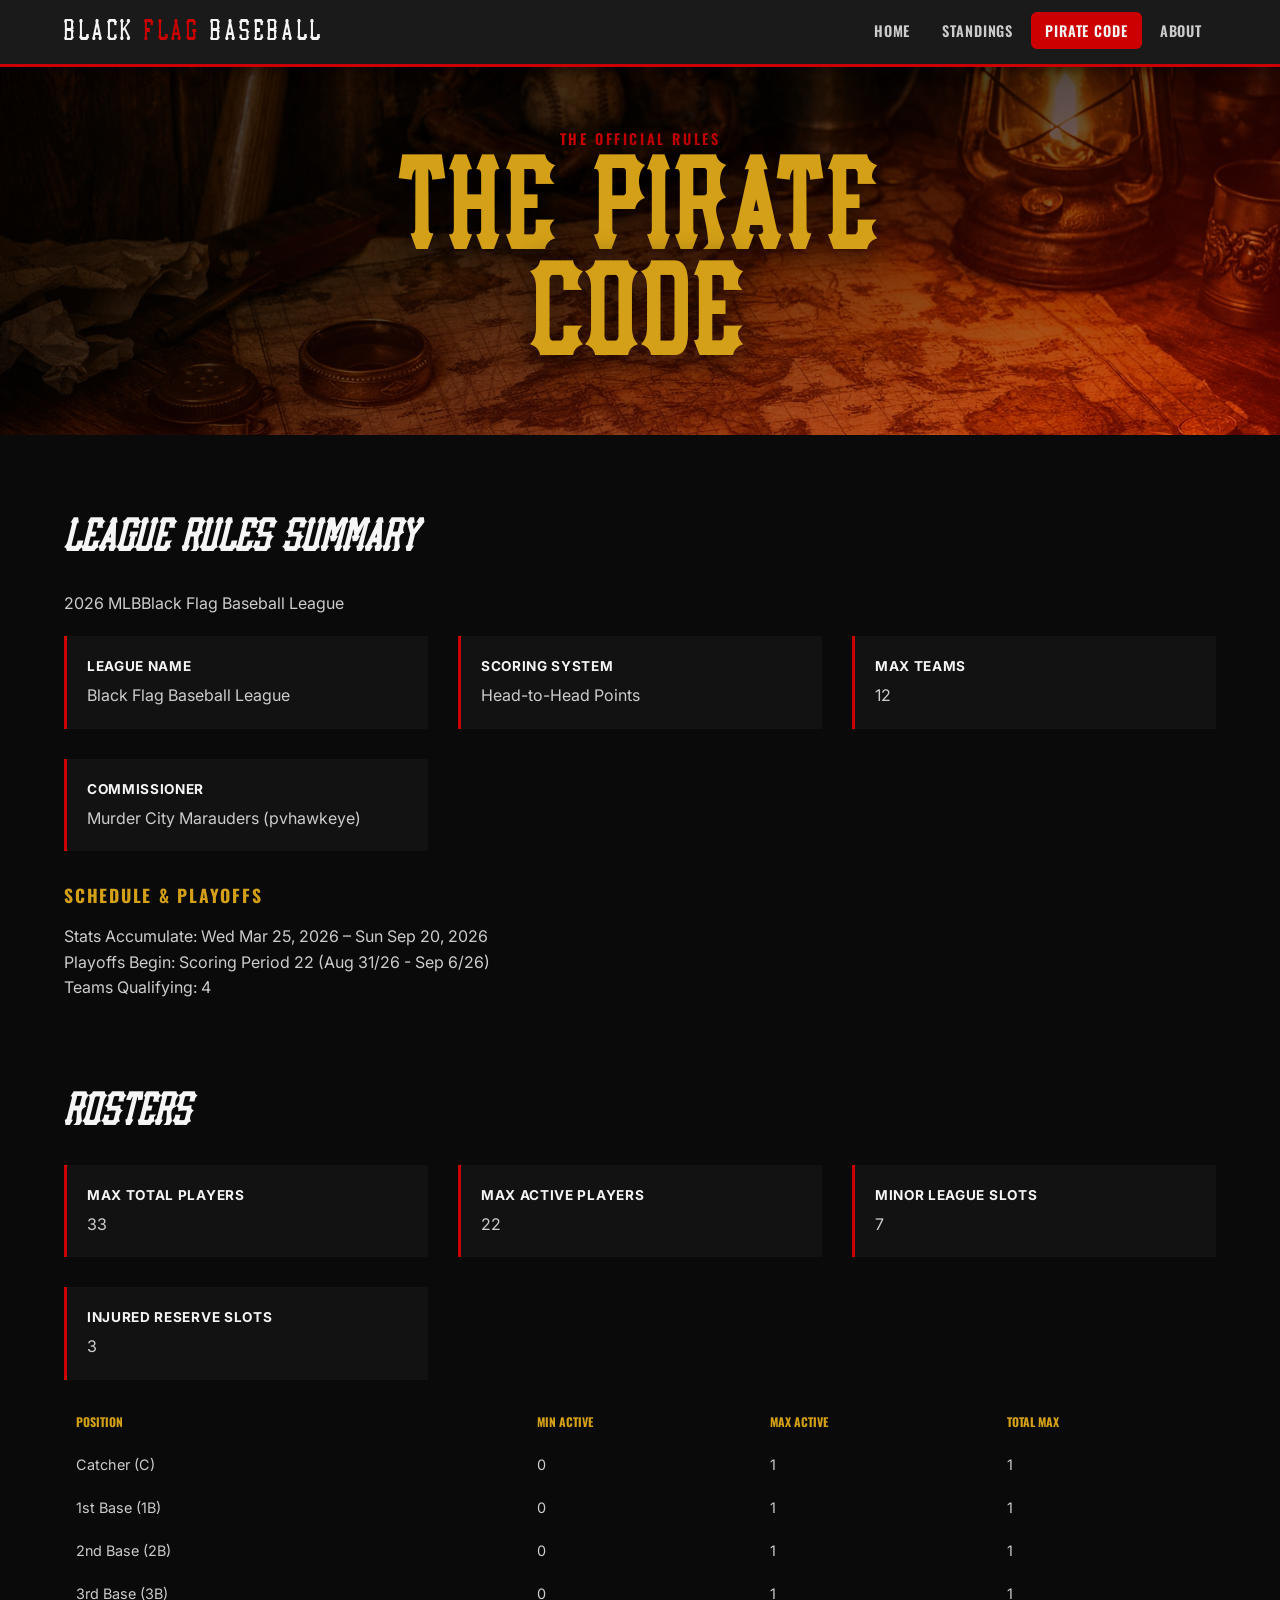
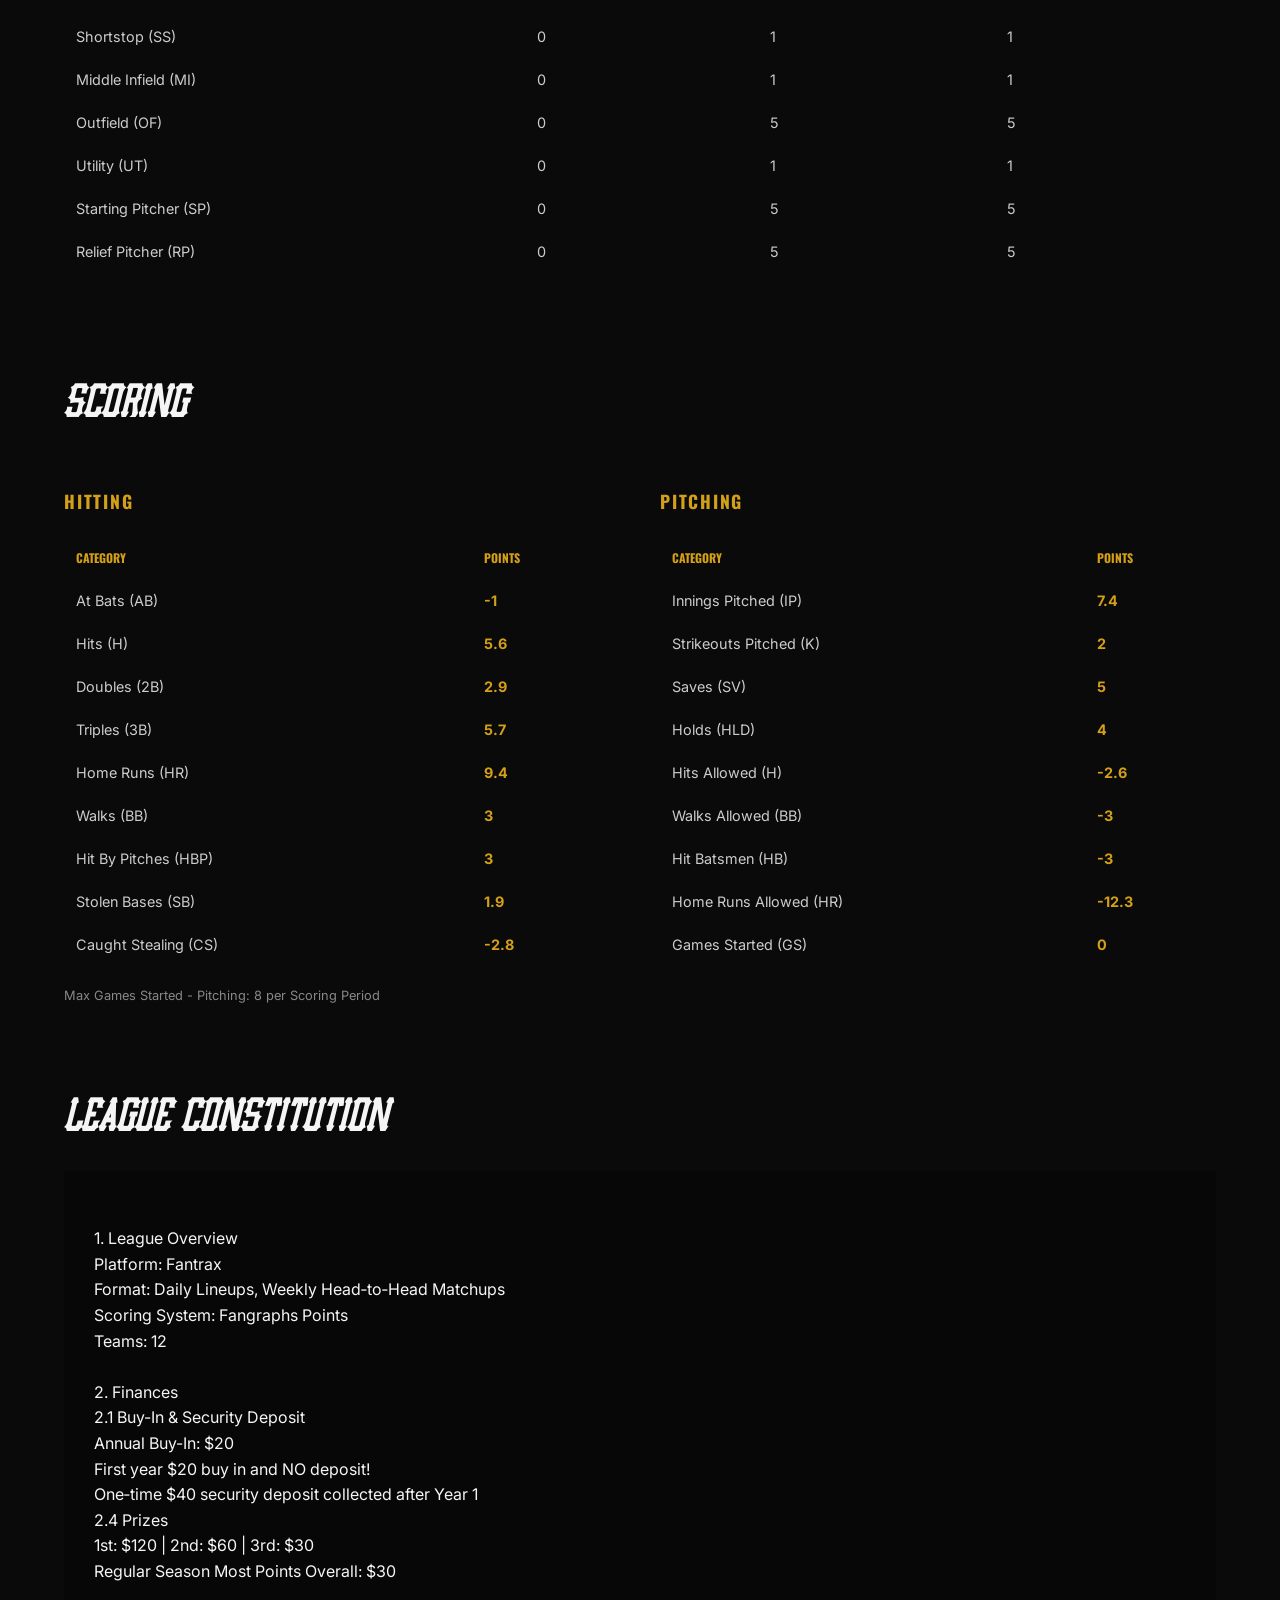
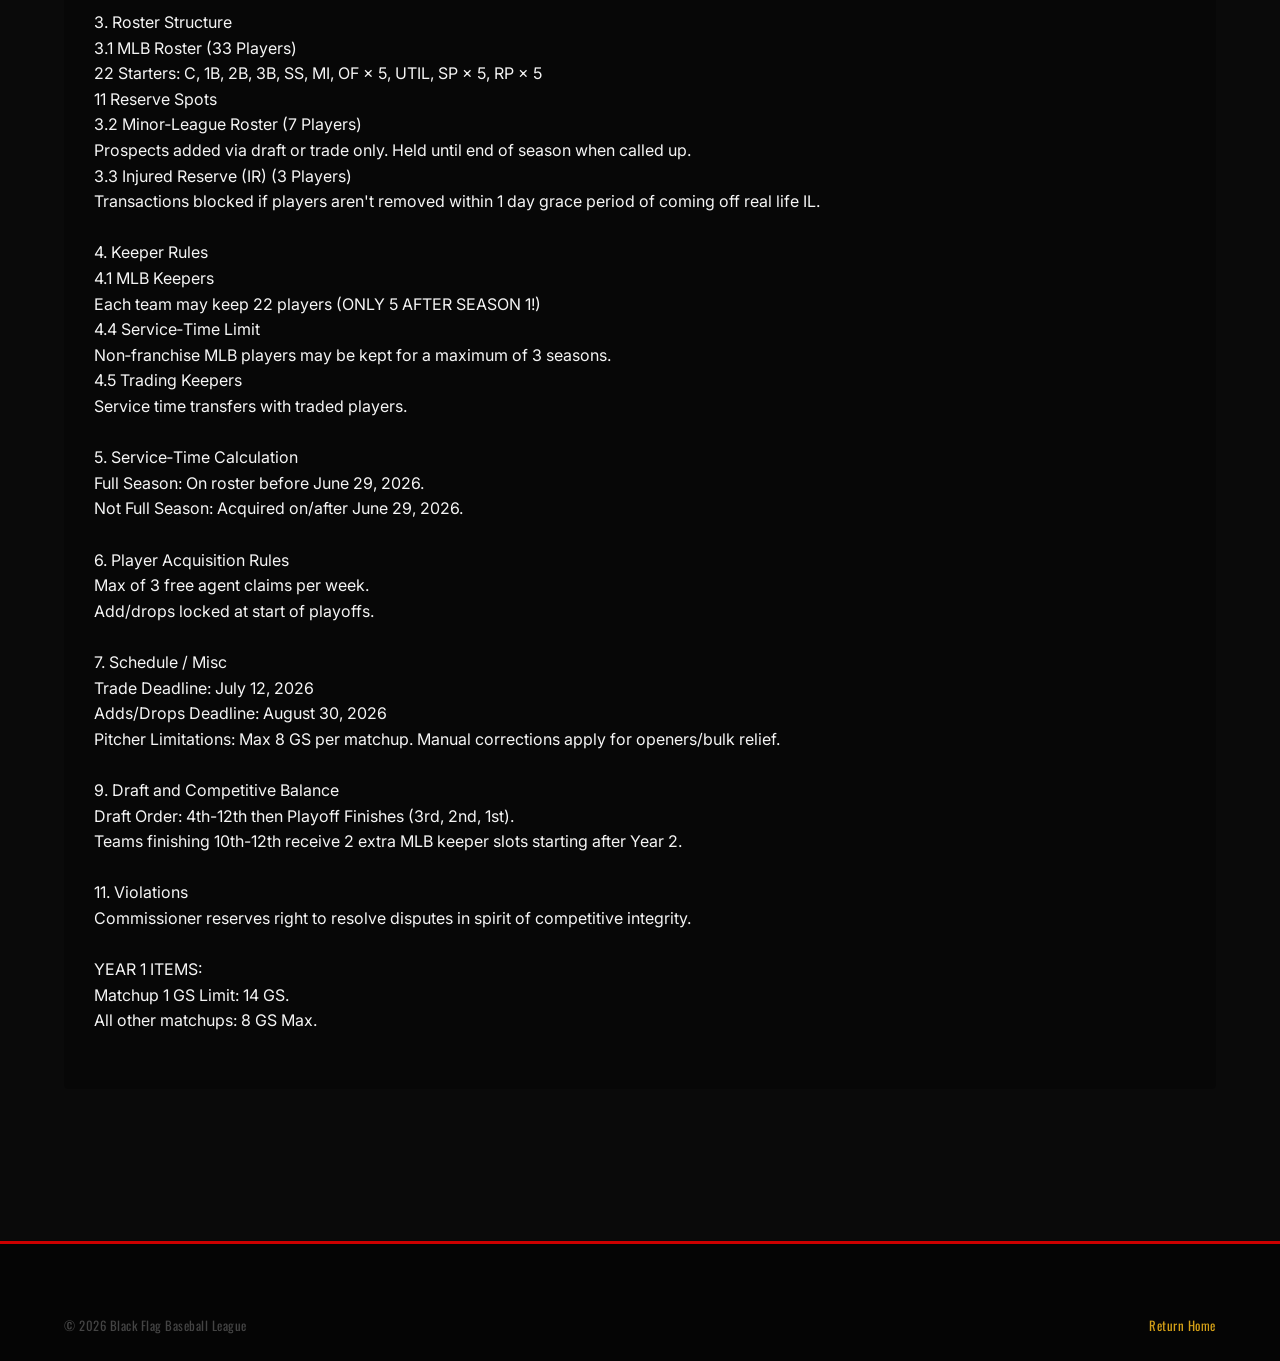
==== pirate-code.html @ cde2c903 "Add files via upload Pirate Code html first version" ====
<!DOCTYPE html>
<html lang="en">
<head>
  <meta charset="UTF-8" />
  <meta name="viewport" content="width=device-width, initial-scale=1.0" />
  <meta name="description" content="Black Flag Baseball League — The Pirate Code (Official League Rules)" />
  <title>The Pirate Code | Black Flag Baseball</title>
  <link rel="icon" href="data:image/svg+xml,<svg xmlns='http://www.w3.org/2000/svg' viewBox='0 0 100 100'><text y='.9em' font-size='90'>🏴‍☠️</text></svg>">
  <link rel="stylesheet" href="style.css" />
  <style>
    .rules-container { line-height: 1.6; color: var(--gray-200); }
    .rules-section { margin-bottom: 50px; padding-bottom: 30px; border-bottom: 1px solid var(--gray-800); }
    .rules-section h2 { font-family: var(--font-display); font-style: italic; font-size: 2.5rem; color: var(--white); margin-bottom: 20px; text-transform: lowercase; }
    .rules-section h3 { font-family: var(--font-heading); color: var(--gold); text-transform: uppercase; letter-spacing: 0.1em; margin-top: 30px; margin-bottom: 15px; font-size: 1.1rem; }
    .rules-grid { display: grid; grid-template-columns: repeat(auto-fit, minmax(300px, 1fr)); gap: 30px; margin-top: 20px; }
    .rule-item { background: rgba(255,255,255,0.03); padding: 20px; border-left: 3px solid var(--flag-red); }
    .rule-item strong { color: var(--white); display: block; margin-bottom: 5px; text-transform: uppercase; font-size: 0.85rem; letter-spacing: 0.05em; }
    .data-table { width: 100%; border-collapse: collapse; margin: 20px 0; font-size: 0.9rem; }
    .data-table th { text-align: left; background: var(--gray-800); color: var(--gold); padding: 12px; text-transform: uppercase; font-family: var(--font-heading); font-size: 0.75rem; }
    .data-table td { padding: 10px 12px; border-bottom: 1px solid var(--gray-800); }
    .constitution-text { white-space: pre-wrap; font-family: inherit; }
    .point-val { color: var(--gold); font-weight: bold; }
  </style>
</head>
<body>

  <!-- ===== NAVIGATION ===== -->
  <nav class="site-nav" role="navigation">
    <div class="container">
      <a href="index.html" class="nav-logo">black <span>flag</span> baseball</a>
      <ul class="nav-links">
        <li><a href="index.html">Home</a></li>
        <li><a href="index.html#standings">Standings</a></li>
        <li><a href="pirate-code.html" class="active">Pirate Code</a></li>
        <li><a href="index.html#about">About</a></li>
      </ul>
    </div>
  </nav>

  <!-- ===== HERO ===== -->
  <header class="hero" style="min-height: 40vh;">
    <div class="hero-content">
      <p class="hero-eyebrow">The Official Rules</p>
      <h1 class="hero-title"><em>the pirate<br>code</em></h1>
    </div>
  </header>

  <section class="section">
    <div class="container rules-container">

      <!-- LEAGUE SUMMARY -->
      <div class="rules-section">
        <h2>League Rules Summary</h2>
        <p>2026 MLBBlack Flag Baseball League</p>
        
        <div class="rules-grid">
          <div class="rule-item"><strong>League Name</strong> Black Flag Baseball League</div>
          <div class="rule-item"><strong>Scoring System</strong> Head-to-Head Points</div>
          <div class="rule-item"><strong>Max Teams</strong> 12</div>
          <div class="rule-item"><strong>Commissioner</strong> Murder City Marauders (pvhawkeye)</div>
        </div>

        <h3>Schedule & Playoffs</h3>
        <p>Stats Accumulate: Wed Mar 25, 2026 – Sun Sep 20, 2026</p>
        <p>Playoffs Begin: Scoring Period 22 (Aug 31/26 - Sep 6/26)</p>
        <p>Teams Qualifying: 4</p>
      </div>

      <!-- ROSTERS -->
      <div class="rules-section">
        <h2>Rosters</h2>
        <div class="rules-grid">
          <div class="rule-item"><strong>Max Total Players</strong> 33</div>
          <div class="rule-item"><strong>Max Active Players</strong> 22</div>
          <div class="rule-item"><strong>Minor League Slots</strong> 7</div>
          <div class="rule-item"><strong>Injured Reserve Slots</strong> 3</div>
        </div>

        <table class="data-table">
          <thead>
            <tr><th>Position</th><th>Min Active</th><th>Max Active</th><th>Total Max</th></tr>
          </thead>
          <tbody>
            <tr><td>Catcher (C)</td><td>0</td><td>1</td><td>1</td></tr>
            <tr><td>1st Base (1B)</td><td>0</td><td>1</td><td>1</td></tr>
            <tr><td>2nd Base (2B)</td><td>0</td><td>1</td><td>1</td></tr>
            <tr><td>3rd Base (3B)</td><td>0</td><td>1</td><td>1</td></tr>
            <tr><td>Shortstop (SS)</td><td>0</td><td>1</td><td>1</td></tr>
            <tr><td>Middle Infield (MI)</td><td>0</td><td>1</td><td>1</td></tr>
            <tr><td>Outfield (OF)</td><td>0</td><td>5</td><td>5</td></tr>
            <tr><td>Utility (UT)</td><td>0</td><td>1</td><td>1</td></tr>
            <tr><td>Starting Pitcher (SP)</td><td>0</td><td>5</td><td>5</td></tr>
            <tr><td>Relief Pitcher (RP)</td><td>0</td><td>5</td><td>5</td></tr>
          </tbody>
        </table>
      </div>

      <!-- SCORING -->
      <div class="rules-section">
        <h2>Scoring</h2>
        <div style="display: grid; grid-template-columns: 1fr 1fr; gap: 40px;">
          <div>
            <h3>Hitting</h3>
            <table class="data-table">
              <thead><tr><th>Category</th><th>Points</th></tr></thead>
              <tbody>
                <tr><td>At Bats (AB)</td><td class="point-val">-1</td></tr>
                <tr><td>Hits (H)</td><td class="point-val">5.6</td></tr>
                <tr><td>Doubles (2B)</td><td class="point-val">2.9</td></tr>
                <tr><td>Triples (3B)</td><td class="point-val">5.7</td></tr>
                <tr><td>Home Runs (HR)</td><td class="point-val">9.4</td></tr>
                <tr><td>Walks (BB)</td><td class="point-val">3</td></tr>
                <tr><td>Hit By Pitches (HBP)</td><td class="point-val">3</td></tr>
                <tr><td>Stolen Bases (SB)</td><td class="point-val">1.9</td></tr>
                <tr><td>Caught Stealing (CS)</td><td class="point-val">-2.8</td></tr>
              </tbody>
            </table>
          </div>
          <div>
            <h3>Pitching</h3>
            <table class="data-table">
              <thead><tr><th>Category</th><th>Points</th></tr></thead>
              <tbody>
                <tr><td>Innings Pitched (IP)</td><td class="point-val">7.4</td></tr>
                <tr><td>Strikeouts Pitched (K)</td><td class="point-val">2</td></tr>
                <tr><td>Saves (SV)</td><td class="point-val">5</td></tr>
                <tr><td>Holds (HLD)</td><td class="point-val">4</td></tr>
                <tr><td>Hits Allowed (H)</td><td class="point-val">-2.6</td></tr>
                <tr><td>Walks Allowed (BB)</td><td class="point-val">-3</td></tr>
                <tr><td>Hit Batsmen (HB)</td><td class="point-val">-3</td></tr>
                <tr><td>Home Runs Allowed (HR)</td><td class="point-val">-12.3</td></tr>
                <tr><td>Games Started (GS)</td><td class="point-val">0</td></tr>
              </tbody>
            </table>
          </div>
        </div>
        <p style="font-size: 0.8rem; color: var(--gray-500);">Max Games Started - Pitching: 8 per Scoring Period</p>
      </div>

      <!-- CONSTITUTION -->
      <div class="rules-section">
        <h2>League Constitution</h2>
        <div class="constitution-text" style="color: var(--white); font-size: 1rem; background: rgba(0,0,0,0.3); padding: 30px; border-radius: 4px;">
1. League Overview
Platform: Fantrax
Format: Daily Lineups, Weekly Head‑to‑Head Matchups
Scoring System: Fangraphs Points
Teams: 12

2. Finances
2.1 Buy-In & Security Deposit
Annual Buy-In: $20
First year $20 buy in and NO deposit!
One‑time $40 security deposit collected after Year 1
2.4 Prizes
1st: $120 | 2nd: $60 | 3rd: $30
Regular Season Most Points Overall: $30

3. Roster Structure
3.1 MLB Roster (33 Players)
22 Starters: C, 1B, 2B, 3B, SS, MI, OF × 5, UTIL, SP × 5, RP × 5
11 Reserve Spots
3.2 Minor‑League Roster (7 Players)
Prospects added via draft or trade only. Held until end of season when called up.
3.3 Injured Reserve (IR) (3 Players)
Transactions blocked if players aren't removed within 1 day grace period of coming off real life IL.

4. Keeper Rules
4.1 MLB Keepers
Each team may keep 22 players (ONLY 5 AFTER SEASON 1!)
4.4 Service‑Time Limit
Non‑franchise MLB players may be kept for a maximum of 3 seasons.
4.5 Trading Keepers
Service time transfers with traded players.

5. Service‑Time Calculation
Full Season: On roster before June 29, 2026.
Not Full Season: Acquired on/after June 29, 2026.

6. Player Acquisition Rules
Max of 3 free agent claims per week.
Add/drops locked at start of playoffs.

7. Schedule / Misc
Trade Deadline: July 12, 2026
Adds/Drops Deadline: August 30, 2026
Pitcher Limitations: Max 8 GS per matchup. Manual corrections apply for openers/bulk relief.

9. Draft and Competitive Balance
Draft Order: 4th-12th then Playoff Finishes (3rd, 2nd, 1st).
Teams finishing 10th-12th receive 2 extra MLB keeper slots starting after Year 2.

11. Violations
Commissioner reserves right to resolve disputes in spirit of competitive integrity.

YEAR 1 ITEMS:
Matchup 1 GS Limit: 14 GS.
All other matchups: 8 GS Max.
        </div>
      </div>

    </div>
  </section>

  <!-- ===== FOOTER ===== -->
  <footer class="site-footer">
    <div class="container">
      <div class="footer-bottom">
        <span>&copy; 2026 Black Flag Baseball League</span>
        <a href="index.html" style="color:var(--gold); text-decoration:none;">Return Home</a>
      </div>
    </div>
  </footer>

</body>
</html>
---- style.css ----
/* ============================================================
   BLACK FLAG BASEBALL LEAGUE — style.css
   GitHub Pages Starter Package
   ============================================================ */

/* ---------- Google Fonts ---------- */
@import url('https://fonts.googleapis.com/css2?family=Oswald:wght@400;600;700&family=Inter:wght@300;400;500;600&display=swap');

@font-face {
  font-family: 'MLBPirates';
  src: url('fonts/MLBPiratesRegularFont.ttf') format('truetype');
  font-weight: normal;
  font-style: normal;
  font-display: swap;
}

/* ---------- CSS Custom Properties ---------- */
:root {
  --black:       #0a0a0a;
  --charcoal:    #1a1a1a;
  --flag-red:    #cc0000;
  --flag-red-dk: #990000;
  --gold:        #d4a017;
  --gold-lt:     #f0c040;
  --white:       #f5f5f5;
  --gray-100:    #eeeeee;
  --gray-200:    #cccccc;
  --gray-500:    #888888;
  --gray-700:    #444444;

  --font-display: 'MLBPirates', serif;
  --font-heading: 'Oswald', sans-serif;
  --font-body:    'Inter', system-ui, sans-serif;

  --max-width: 1200px;
  --radius:    6px;
  --shadow:    0 4px 20px rgba(0,0,0,0.6);
  --transition: 0.2s ease;
}

/* ---------- Reset ---------- */
*, *::before, *::after { box-sizing: border-box; margin: 0; padding: 0; }
html { scroll-behavior: smooth; }

body {
  background-color: var(--black);
  color: var(--white);
  font-family: var(--font-body);
  font-size: 16px;
  line-height: 1.6;
  min-height: 100vh;
}

a { color: var(--gold); text-decoration: none; transition: color var(--transition); }
a:hover { color: var(--gold-lt); }
img { max-width: 100%; display: block; }
ul { list-style: none; }

/* ---------- Utility ---------- */
.container {
  width: 100%;
  max-width: var(--max-width);
  margin: 0 auto;
  padding: 0 24px;
}

.section-title {
  font-family: var(--font-display);
  font-size: clamp(2rem, 5vw, 3rem);
  letter-spacing: 0.08em;
  color: var(--gold);
  margin-bottom: 0.25em;
}

.section-subtitle {
  font-family: var(--font-heading);
  font-weight: 400;
  font-size: 1rem;
  color: var(--gray-500);
  letter-spacing: 0.05em;
  text-transform: uppercase;
  margin-bottom: 2rem;
}

.badge {
  display: inline-block;
  background: var(--flag-red);
  color: var(--white);
  font-family: var(--font-heading);
  font-size: 0.75rem;
  font-weight: 700;
  letter-spacing: 0.08em;
  text-transform: uppercase;
  padding: 2px 10px;
  border-radius: 3px;
}

/* ---------- Top Bar ---------- */
.top-bar {
  background: var(--flag-red-dk);
  padding: 6px 0;
  font-family: var(--font-heading);
  font-size: 0.8rem;
  letter-spacing: 0.06em;
  text-transform: uppercase;
  color: var(--gray-200);
}
.top-bar .container {
  display: flex;
  justify-content: space-between;
  align-items: center;
  gap: 12px;
  flex-wrap: wrap;
}
.top-bar-ticker { display: flex; gap: 24px; flex-wrap: wrap; }
.top-bar-ticker span { color: var(--gold-lt); font-weight: 600; }

/* ---------- Navigation ---------- */
.site-nav {
  position: sticky;
  top: 0;
  z-index: 100;
  background: var(--charcoal);
  border-bottom: 3px solid var(--flag-red);
  box-shadow: 0 2px 12px rgba(0,0,0,0.5);
}
.site-nav .container {
  display: flex;
  align-items: center;
  justify-content: space-between;
  height: 64px;
}
.nav-logo {
  font-family: var(--font-display);
  font-size: 1.6rem;
  letter-spacing: 0.1em;
  color: var(--white);
  white-space: nowrap;
}
.nav-logo span { color: var(--flag-red); }
.nav-links {
  display: flex;
  align-items: center;
  gap: 4px;
}
.nav-links a {
  color: var(--gray-200);
  font-family: var(--font-heading);
  font-size: 0.9rem;
  font-weight: 600;
  letter-spacing: 0.06em;
  text-transform: uppercase;
  padding: 8px 14px;
  border-radius: var(--radius);
  transition: background var(--transition), color var(--transition);
}
.nav-links a:hover,
.nav-links a.active {
  background: var(--flag-red);
  color: var(--white);
}
/* Hamburger */
.nav-toggle {
  display: none;
  flex-direction: column;
  gap: 5px;
  background: none;
  border: none;
  cursor: pointer;
  padding: 8px;
}
.nav-toggle span {
  display: block;
  width: 26px;
  height: 2px;
  background: var(--white);
  border-radius: 2px;
  transition: transform var(--transition), opacity var(--transition);
}

/* ---------- Hero / Banner ---------- */
.hero {
  position: relative;
  width: 100%;
  min-height: 520px;
  display: flex;
  align-items: center;
  justify-content: center;
  overflow: hidden;
  background:
    linear-gradient(160deg, rgba(0,0,0,0.75) 40%, rgba(204,0,0,0.4) 100%),
    url('images/hero.PNG') center/cover no-repeat;
  text-align: center;
}
.hero-content { position: relative; z-index: 1; padding: 60px 24px; }
.hero-eyebrow {
  font-family: var(--font-heading);
  font-size: 0.9rem;
  font-weight: 600;
  letter-spacing: 0.18em;
  text-transform: uppercase;
  color: var(--flag-red);
  margin-bottom: 12px;
}
.hero-title {
  font-family: var(--font-display);
  font-size: clamp(3.5rem, 10vw, 7rem);
  line-height: 0.95;
  letter-spacing: 0.04em;
  color: var(--white);
  text-shadow: 0 4px 30px rgba(0,0,0,0.8);
}
.hero-title em {
  font-style: normal;
  color: var(--gold);
}
.hero-sub {
  font-family: var(--font-heading);
  font-size: 1.1rem;
  font-weight: 400;
  color: var(--gray-200);
  margin-top: 16px;
  letter-spacing: 0.04em;
}
.hero-actions { margin-top: 32px; display: flex; gap: 12px; justify-content: center; flex-wrap: wrap; }
.btn {
  display: inline-block;
  font-family: var(--font-heading);
  font-size: 0.95rem;
  font-weight: 700;
  letter-spacing: 0.08em;
  text-transform: uppercase;
  padding: 12px 28px;
  border-radius: var(--radius);
  transition: background var(--transition), transform var(--transition), box-shadow var(--transition);
  cursor: pointer;
  border: none;
}
.btn-primary { background: var(--flag-red); color: var(--white); }
.btn-primary:hover { background: var(--flag-red-dk); color: var(--white); transform: translateY(-2px); box-shadow: 0 6px 20px rgba(204,0,0,0.5); }
.btn-outline { background: transparent; color: var(--gold); border: 2px solid var(--gold); }
.btn-outline:hover { background: var(--gold); color: var(--black); transform: translateY(-2px); }

/* Scroll indicator */
.scroll-indicator {
  position: absolute;
  bottom: 24px;
  left: 50%;
  transform: translateX(-50%);
  display: flex;
  flex-direction: column;
  align-items: center;
  gap: 6px;
  opacity: 0.5;
  font-size: 0.7rem;
  font-family: var(--font-heading);
  letter-spacing: 0.1em;
  text-transform: uppercase;
  color: var(--gray-200);
  animation: bounce 2s infinite;
}
.scroll-indicator::before {
  content: '';
  width: 1px;
  height: 36px;
  background: var(--gray-200);
}
@keyframes bounce {
  0%, 100% { transform: translateX(-50%) translateY(0); }
  50% { transform: translateX(-50%) translateY(6px); }
}

/* ---------- Sections ---------- */
.section {
  padding: 72px 0;
}
.section-alt {
  background: var(--charcoal);
}
.section-header {
  margin-bottom: 40px;
}

/* ---------- Standings Table ---------- */
.standings-wrapper {
  overflow-x: auto;
  border-radius: var(--radius);
  box-shadow: var(--shadow);
}
.standings-table {
  width: 100%;
  border-collapse: collapse;
  font-family: var(--font-body);
  font-size: 0.9rem;
  background: var(--charcoal);
}
.standings-table thead {
  background: var(--flag-red);
  color: var(--white);
  font-family: var(--font-heading);
  font-weight: 700;
  letter-spacing: 0.06em;
  text-transform: uppercase;
  font-size: 0.8rem;
}
.standings-table th,
.standings-table td {
  padding: 12px 16px;
  text-align: left;
  border-bottom: 1px solid rgba(255,255,255,0.05);
  white-space: nowrap;
}
.standings-table td:not(:first-child),
.standings-table th:not(:first-child) {
  text-align: center;
}
.standings-table tbody tr:hover { background: rgba(255,255,255,0.04); }
.standings-table .rank { color: var(--gray-500); font-size: 0.8rem; }
.standings-table .team-name { font-weight: 600; color: var(--white); }
.standings-table .gb { color: var(--gray-500); }
.standings-table .clinched td:first-child::after {
  content: ' ✓';
  color: var(--gold);
  font-size: 0.7rem;
}
.standings-table .leader { background: rgba(212,160,23,0.08); }

/* ---------- Schedule / Matchup Cards ---------- */
.schedule-grid {
  display: grid;
  grid-template-columns: repeat(auto-fill, minmax(300px, 1fr));
  gap: 20px;
}
.matchup-card {
  background: var(--charcoal);
  border: 1px solid rgba(255,255,255,0.06);
  border-radius: var(--radius);
  padding: 20px;
  transition: border-color var(--transition), transform var(--transition);
  position: relative;
  overflow: hidden;
}
.matchup-card::before {
  content: '';
  position: absolute;
  top: 0; left: 0; right: 0;
  height: 3px;
  background: var(--flag-red);
}
.matchup-card:hover { border-color: var(--gold); transform: translateY(-3px); }
.matchup-week {
  font-family: var(--font-heading);
  font-size: 0.75rem;
  color: var(--gray-500);
  letter-spacing: 0.08em;
  text-transform: uppercase;
  margin-bottom: 12px;
}
.matchup-teams {
  display: flex;
  align-items: center;
  justify-content: space-between;
  gap: 8px;
}
.matchup-team {
  text-align: center;
  flex: 1;
}
.matchup-team-name {
  font-family: var(--font-heading);
  font-size: 0.85rem;
  font-weight: 600;
  color: var(--white);
  line-height: 1.2;
  margin-bottom: 4px;
}
.matchup-score {
  font-family: var(--font-display);
  font-size: 2rem;
  line-height: 1;
  color: var(--white);
}
.matchup-score.winner { color: var(--gold); }
.matchup-vs {
  font-family: var(--font-heading);
  color: var(--gray-500);
  font-size: 0.8rem;
}
.matchup-meta {
  margin-top: 14px;
  padding-top: 12px;
  border-top: 1px solid rgba(255,255,255,0.06);
  display: flex;
  justify-content: space-between;
  align-items: center;
}
.matchup-link {
  font-family: var(--font-heading);
  font-size: 0.8rem;
  font-weight: 600;
  letter-spacing: 0.05em;
  text-transform: uppercase;
}

/* ---------- Recap Article ---------- */
.recap-header {
  position: relative;
  width: 100%;
  min-height: 380px;
  display: flex;
  align-items: flex-end;
  overflow: hidden;
  background:
    linear-gradient(to top, rgba(0,0,0,0.95) 30%, rgba(0,0,0,0.4) 100%),
    url('https://images.unsplash.com/photo-1508085766440-938bd6ad86f9?w=1400&q=80') center/cover no-repeat;
}
.recap-header-content {
  padding: 40px 24px;
  max-width: var(--max-width);
  margin: 0 auto;
  width: 100%;
}
.recap-eyebrow {
  display: flex;
  align-items: center;
  gap: 10px;
  margin-bottom: 14px;
}
.recap-title {
  font-family: var(--font-display);
  font-size: clamp(2.2rem, 6vw, 4.5rem);
  line-height: 1;
  letter-spacing: 0.04em;
  color: var(--white);
}
.recap-title em { font-style: normal; color: var(--gold); }
.recap-meta {
  font-family: var(--font-heading);
  font-size: 0.85rem;
  color: var(--gray-500);
  letter-spacing: 0.04em;
  margin-top: 10px;
}

.recap-body {
  max-width: 820px;
  margin: 0 auto;
  padding: 48px 24px;
}
.recap-body h2 {
  font-family: var(--font-display);
  font-size: 2rem;
  letter-spacing: 0.06em;
  color: var(--gold);
  margin: 2em 0 0.5em;
}
.recap-body p {
  color: var(--gray-200);
  margin-bottom: 1.25em;
  font-size: 1.05rem;
}
.recap-body .lead {
  font-size: 1.2rem;
  font-weight: 500;
  color: var(--white);
  border-left: 4px solid var(--flag-red);
  padding-left: 18px;
  margin-bottom: 2em;
}

/* Box Score */
.box-score {
  margin: 2.5em 0;
  overflow-x: auto;
  border-radius: var(--radius);
  box-shadow: var(--shadow);
}
.box-score table {
  width: 100%;
  border-collapse: collapse;
  background: var(--charcoal);
  font-size: 0.88rem;
}
.box-score thead {
  background: var(--flag-red);
  font-family: var(--font-heading);
  font-size: 0.78rem;
  font-weight: 700;
  letter-spacing: 0.06em;
  text-transform: uppercase;
  color: var(--white);
}
.box-score th, .box-score td {
  padding: 10px 14px;
  border-bottom: 1px solid rgba(255,255,255,0.05);
  white-space: nowrap;
}
.box-score td:not(:first-child),
.box-score th:not(:first-child) { text-align: center; }
.box-score .team-col { font-weight: 600; color: var(--white); }
.box-score .total { font-weight: 700; color: var(--gold); }
.box-score tbody tr:last-child td { border-bottom: none; }
.box-score tbody tr:hover { background: rgba(255,255,255,0.03); }

/* Highlights list */
.highlights {
  margin: 2em 0;
  display: flex;
  flex-direction: column;
  gap: 12px;
}
.highlight-item {
  background: var(--charcoal);
  border-left: 4px solid var(--gold);
  border-radius: 0 var(--radius) var(--radius) 0;
  padding: 12px 18px;
  font-size: 0.95rem;
  color: var(--gray-200);
}
.highlight-item strong { color: var(--white); }

/* ---------- News / Recap Cards ---------- */
.news-grid {
  display: grid;
  grid-template-columns: repeat(auto-fill, minmax(280px, 1fr));
  gap: 20px;
}
.news-card {
  background: var(--charcoal);
  border-radius: var(--radius);
  overflow: hidden;
  border: 1px solid rgba(255,255,255,0.06);
  transition: border-color var(--transition), transform var(--transition);
}
.news-card:hover { border-color: var(--flag-red); transform: translateY(-3px); }
.news-card-img {
  width: 100%;
  height: 160px;
  object-fit: cover;
  background: var(--gray-700);
}
.news-card-body { padding: 18px; }
.news-card-label {
  font-family: var(--font-heading);
  font-size: 0.72rem;
  font-weight: 700;
  letter-spacing: 0.1em;
  text-transform: uppercase;
  color: var(--flag-red);
  margin-bottom: 8px;
}
.news-card-title {
  font-family: var(--font-heading);
  font-size: 1rem;
  font-weight: 600;
  color: var(--white);
  line-height: 1.3;
  margin-bottom: 10px;
}
.news-card-excerpt { font-size: 0.85rem; color: var(--gray-500); line-height: 1.5; }
.news-card-link { display: block; margin-top: 14px; }

/* ---------- Footer ---------- */
.site-footer {
  background: #050505;
  border-top: 3px solid var(--flag-red);
  padding: 52px 0 24px;
}
.footer-grid {
  display: grid;
  grid-template-columns: 2fr 1fr 1fr;
  gap: 40px;
  padding-bottom: 40px;
  border-bottom: 1px solid rgba(255,255,255,0.07);
}
.footer-brand-name {
  font-family: var(--font-display);
  font-size: 1.8rem;
  letter-spacing: 0.1em;
  color: var(--white);
  margin-bottom: 10px;
}
.footer-brand-name span { color: var(--flag-red); }
.footer-desc {
  font-size: 0.875rem;
  color: var(--gray-500);
  line-height: 1.6;
  max-width: 280px;
}
.footer-col-title {
  font-family: var(--font-heading);
  font-size: 0.8rem;
  font-weight: 700;
  letter-spacing: 0.1em;
  text-transform: uppercase;
  color: var(--gold);
  margin-bottom: 16px;
}
.footer-links { display: flex; flex-direction: column; gap: 10px; }
.footer-links a {
  font-size: 0.875rem;
  color: var(--gray-500);
  transition: color var(--transition);
}
.footer-links a:hover { color: var(--white); }
.footer-bottom {
  padding-top: 20px;
  display: flex;
  justify-content: space-between;
  align-items: center;
  flex-wrap: wrap;
  gap: 12px;
  font-size: 0.8rem;
  color: var(--gray-700);
  font-family: var(--font-heading);
  letter-spacing: 0.04em;
}
.footer-bottom a { color: var(--gray-500); }
.footer-bottom a:hover { color: var(--white); }

/* ---------- Breadcrumb ---------- */
.breadcrumb {
  padding: 14px 0;
  font-family: var(--font-heading);
  font-size: 0.8rem;
  letter-spacing: 0.04em;
  color: var(--gray-500);
  text-transform: uppercase;
  display: flex;
  align-items: center;
  gap: 8px;
  flex-wrap: wrap;
}
.breadcrumb a { color: var(--gray-500); }
.breadcrumb a:hover { color: var(--white); }
.breadcrumb .sep { color: var(--flag-red); }
.breadcrumb .current { color: var(--gray-200); }

/* ---------- Divider ---------- */
.divider {
  height: 1px;
  background: linear-gradient(to right, var(--flag-red), transparent);
  margin: 0;
  border: none;
}

/* ---------- Pagination ---------- */
.pagination {
  display: flex;
  align-items: center;
  justify-content: center;
  gap: 8px;
  margin-top: 40px;
  flex-wrap: wrap;
}
.pagination a, .pagination span {
  display: inline-flex;
  align-items: center;
  justify-content: center;
  width: 38px;
  height: 38px;
  border-radius: var(--radius);
  font-family: var(--font-heading);
  font-size: 0.85rem;
  font-weight: 600;
  border: 1px solid rgba(255,255,255,0.1);
  color: var(--gray-200);
  transition: background var(--transition), border-color var(--transition);
}
.pagination a:hover { background: var(--flag-red); border-color: var(--flag-red); color: var(--white); }
.pagination .current-page { background: var(--flag-red); border-color: var(--flag-red); color: var(--white); }

/* ============================================================
   RESPONSIVE
   ============================================================ */
@media (max-width: 900px) {
  .footer-grid { grid-template-columns: 1fr 1fr; }
  .footer-grid > *:first-child { grid-column: 1 / -1; }
}

@media (max-width: 700px) {
  .nav-links {
    display: none;
    flex-direction: column;
    position: absolute;
    top: 64px;
    left: 0;
    right: 0;
    background: var(--charcoal);
    border-bottom: 2px solid var(--flag-red);
    padding: 16px;
    gap: 4px;
    z-index: 200;
  }
  .nav-links.open { display: flex; }
  .nav-links a { width: 100%; padding: 12px 16px; }
  .nav-toggle { display: flex; }
  .site-nav .container { position: relative; }
  .footer-grid { grid-template-columns: 1fr; }
}

@media (max-width: 480px) {
  .hero { min-height: 360px; }
  .schedule-grid { grid-template-columns: 1fr; }
  .news-grid { grid-template-columns: 1fr; }
  .section { padding: 48px 0; }
}
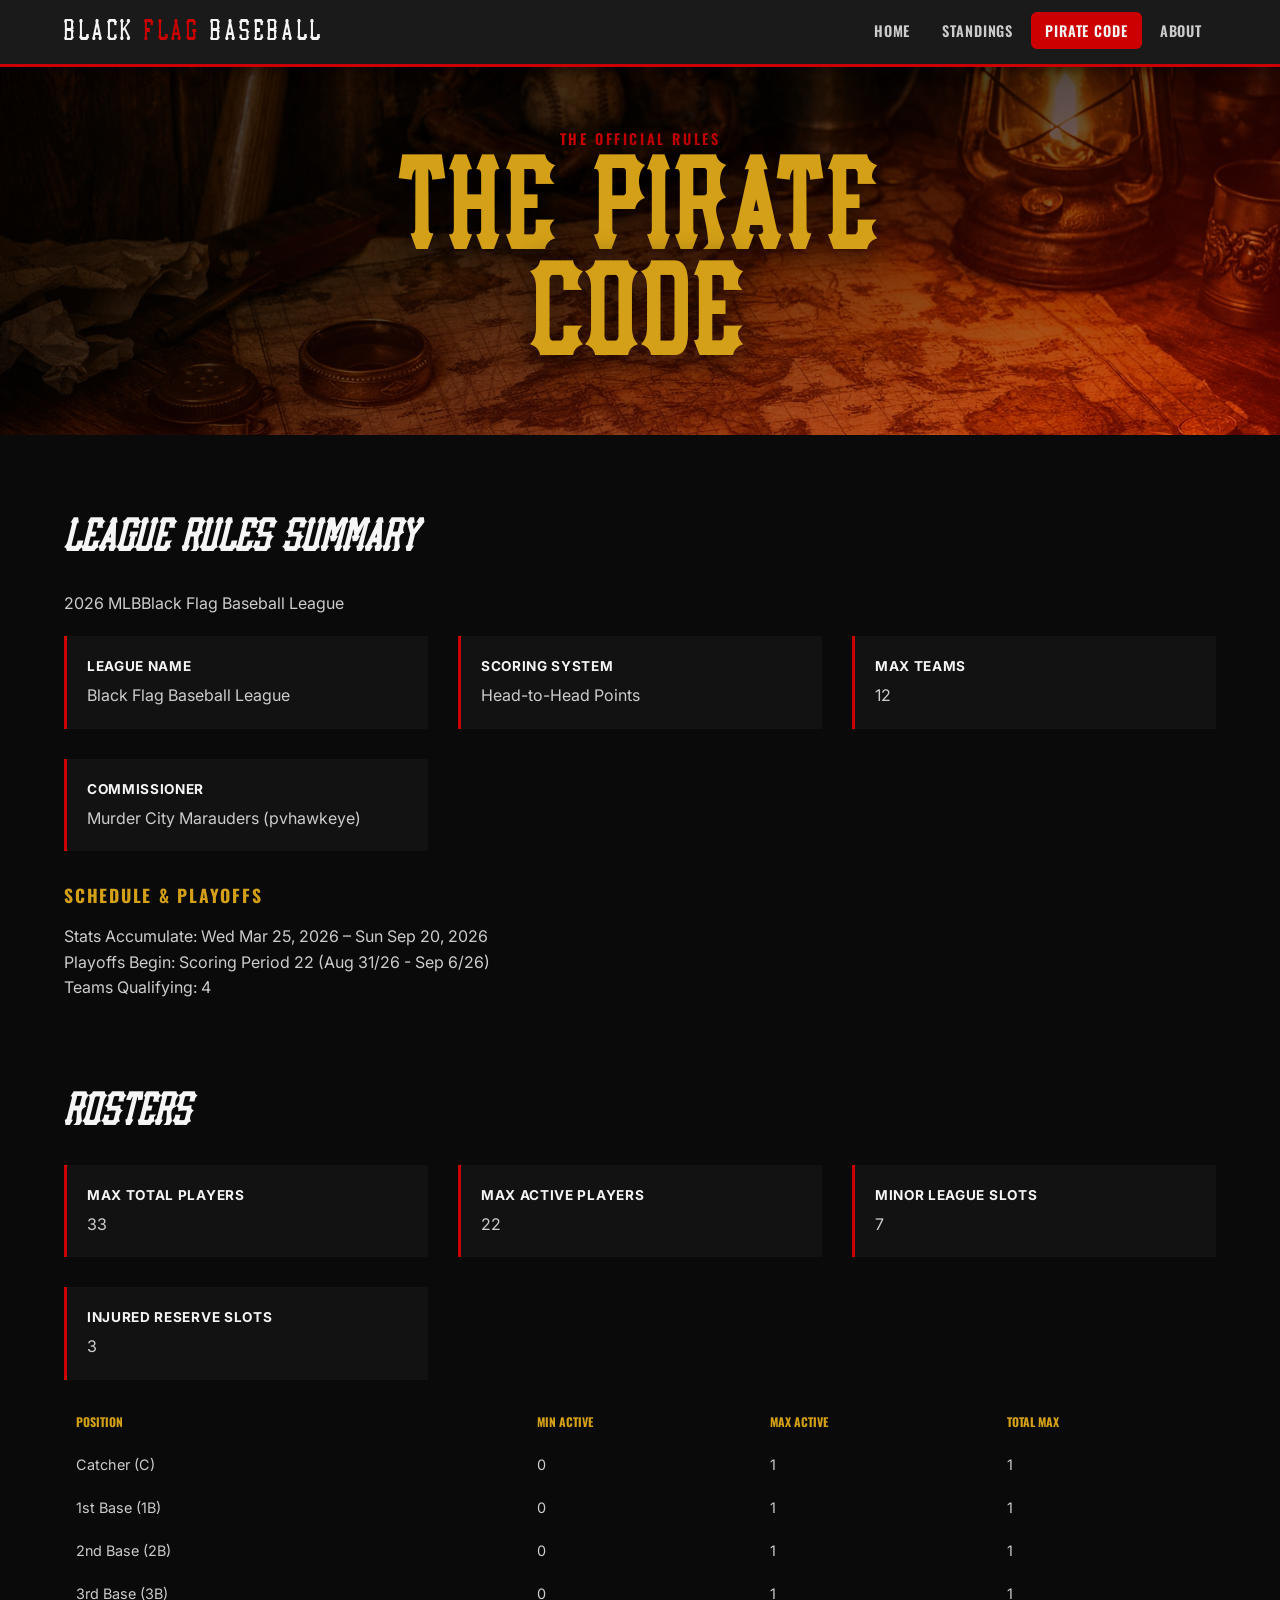
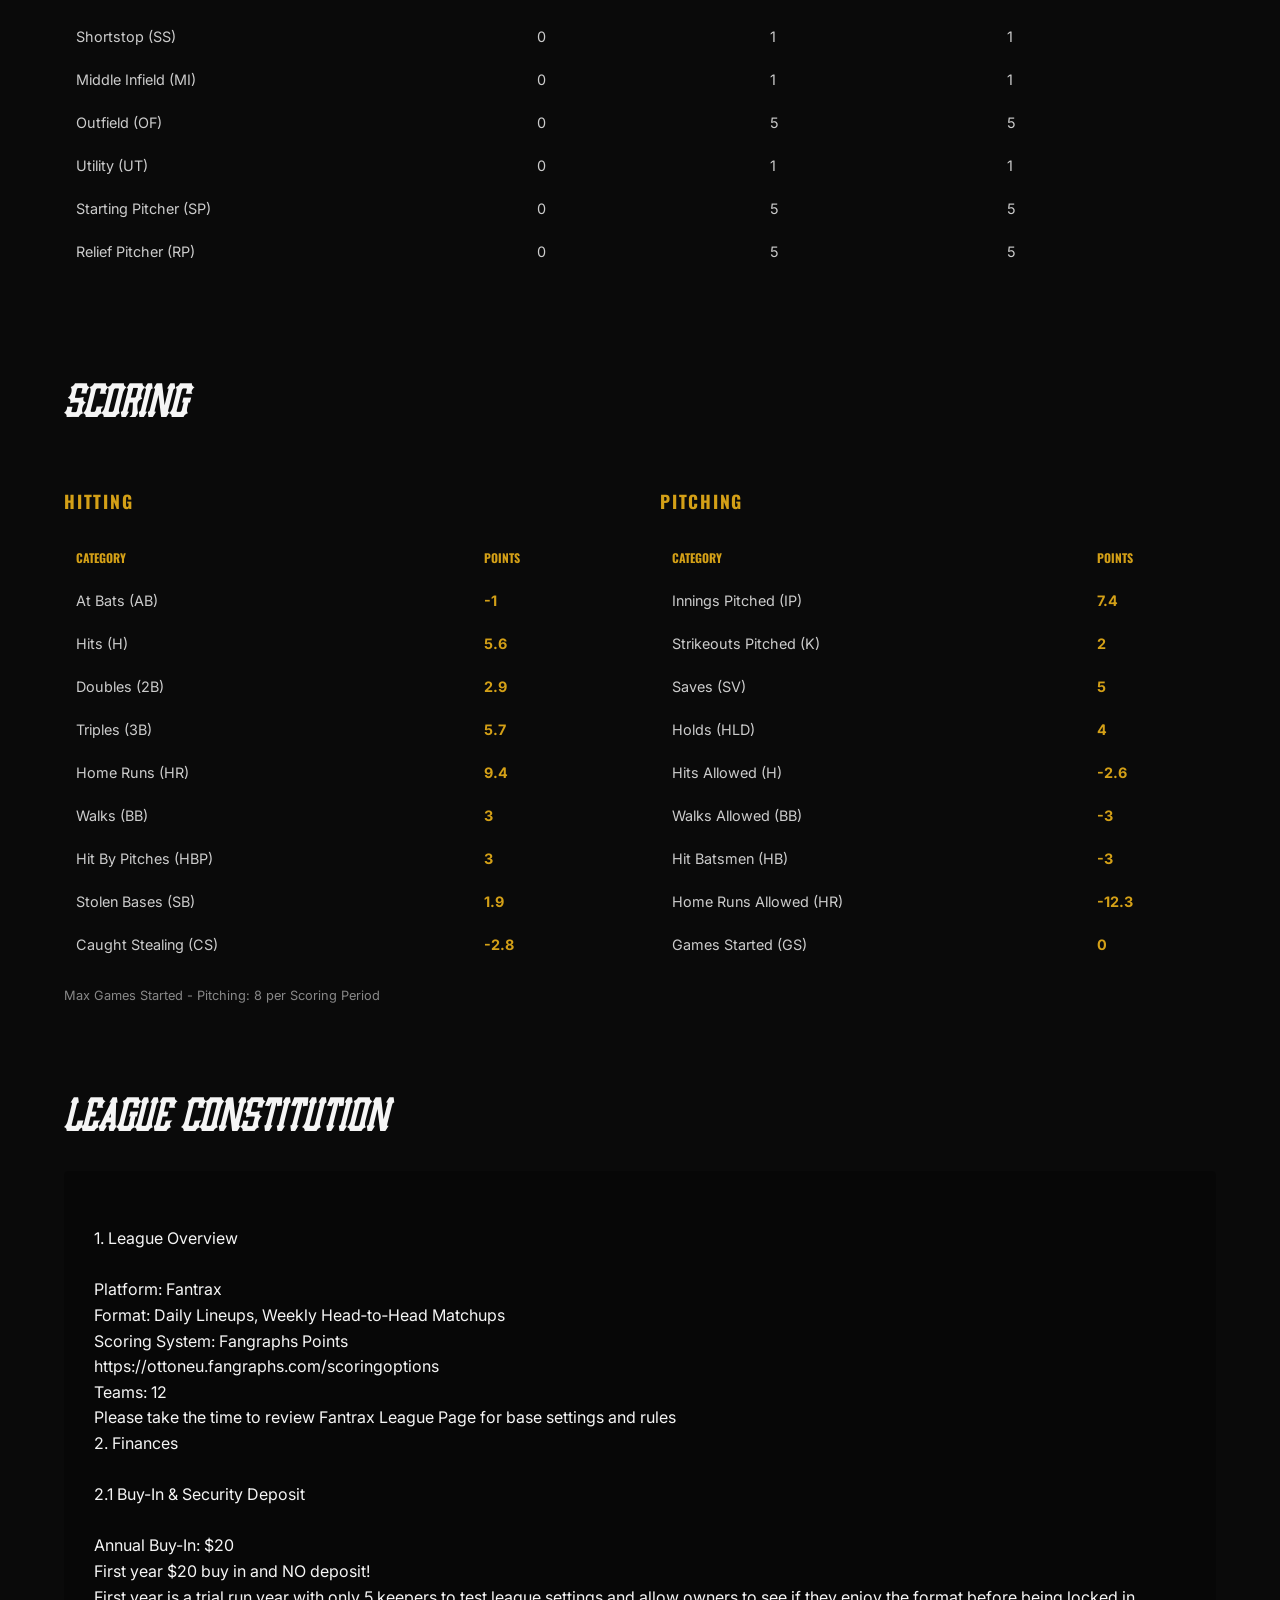
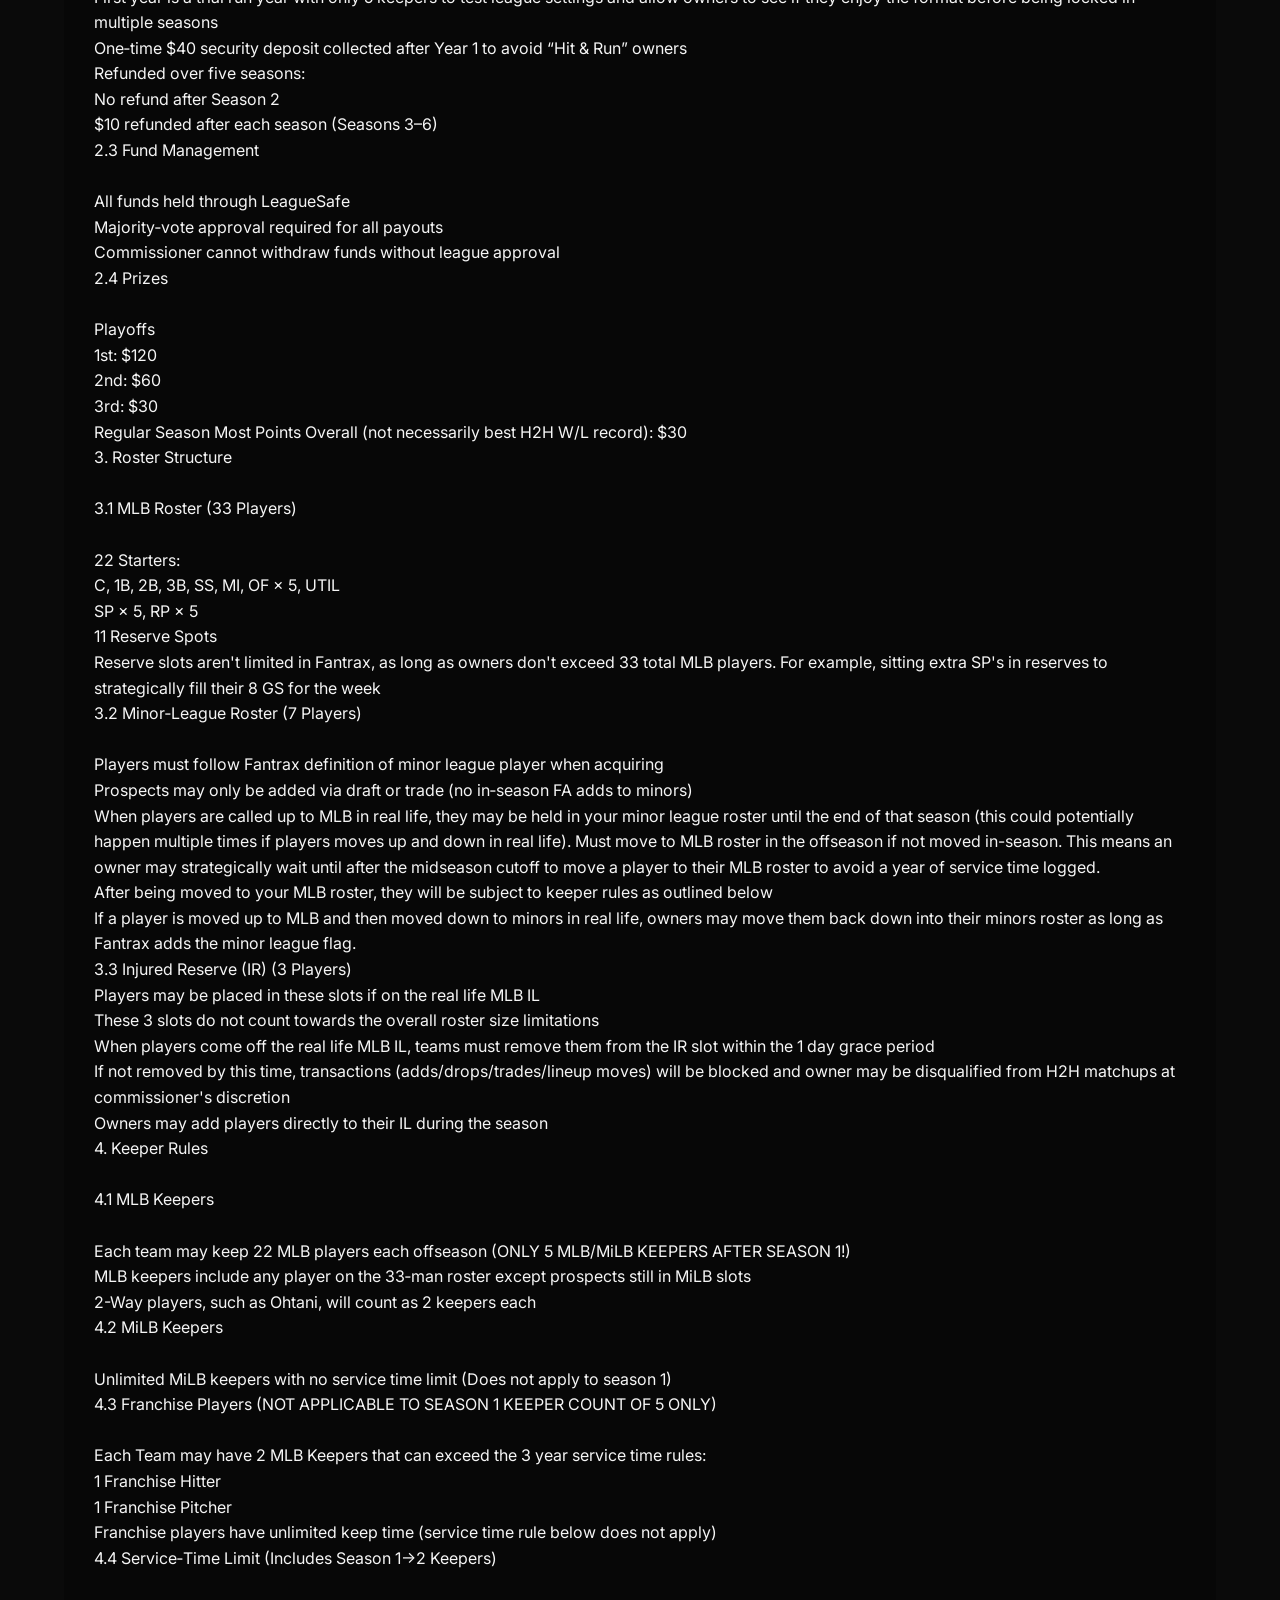
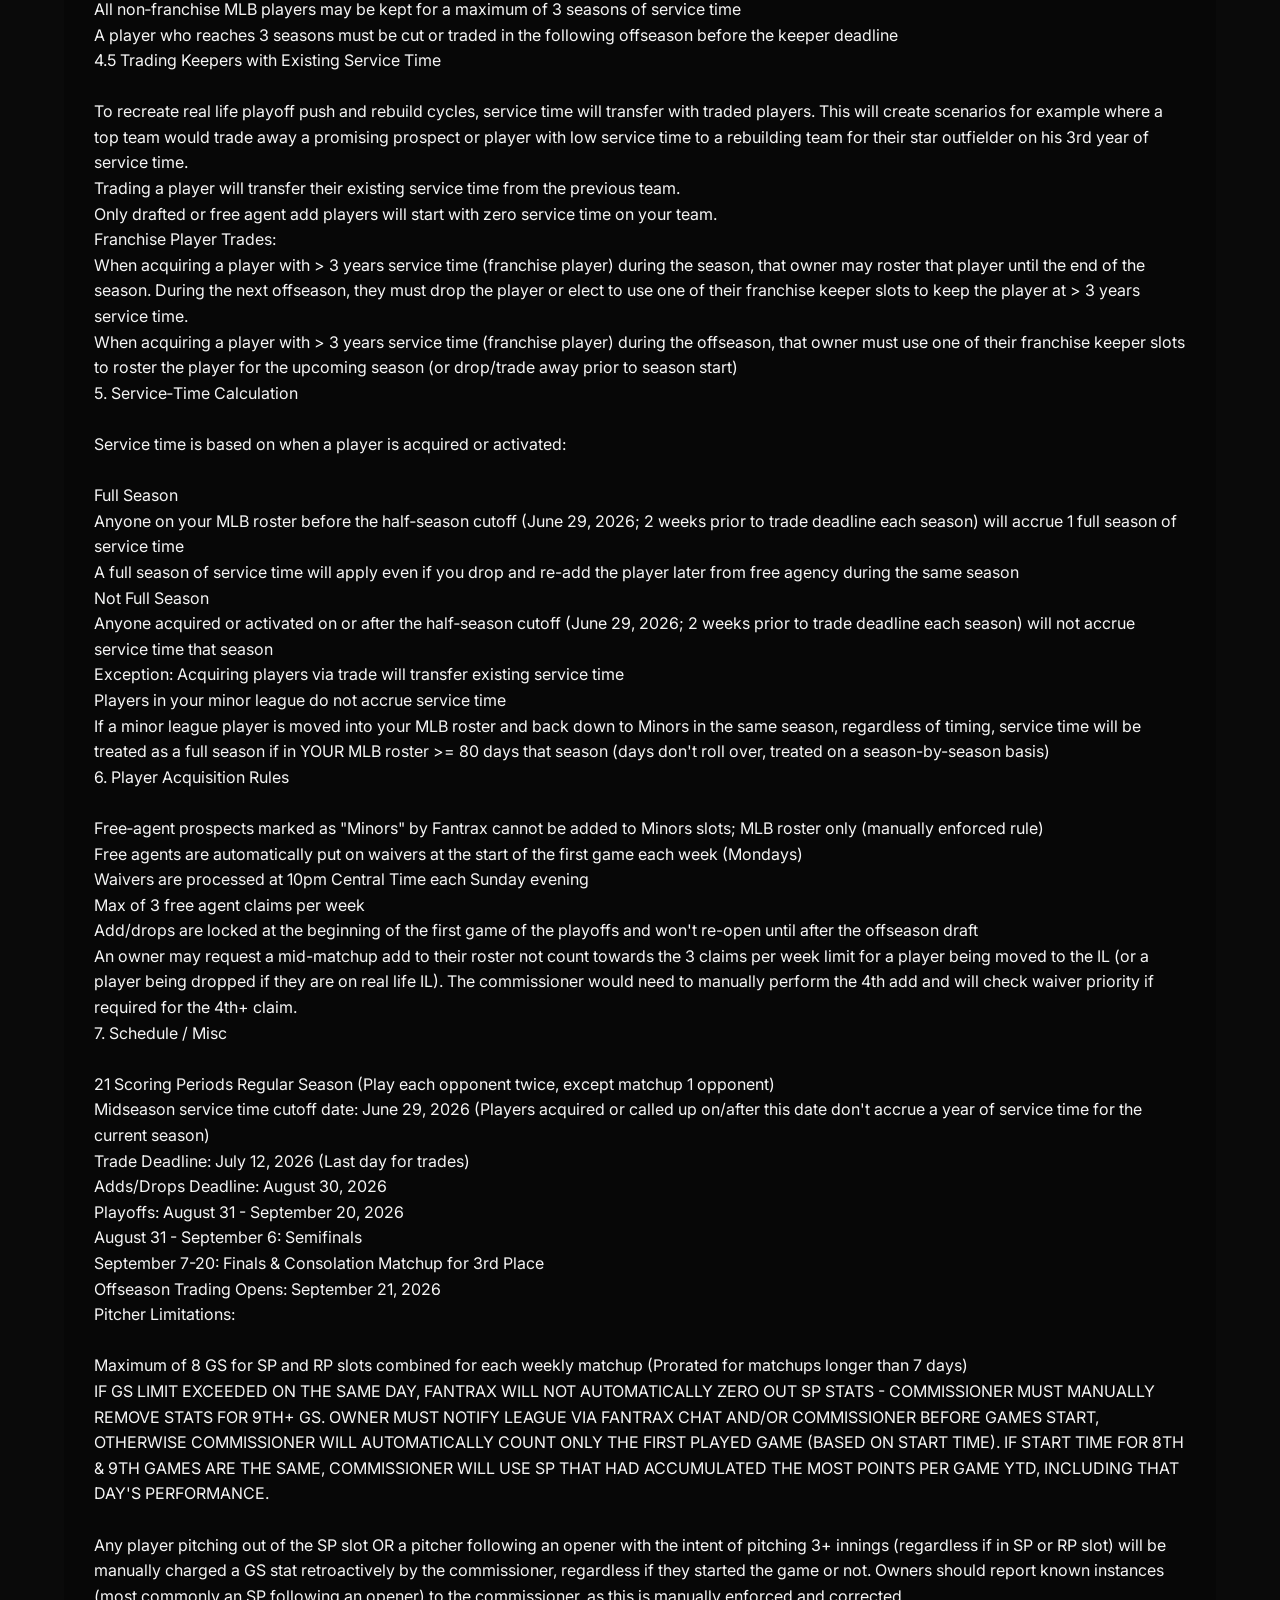
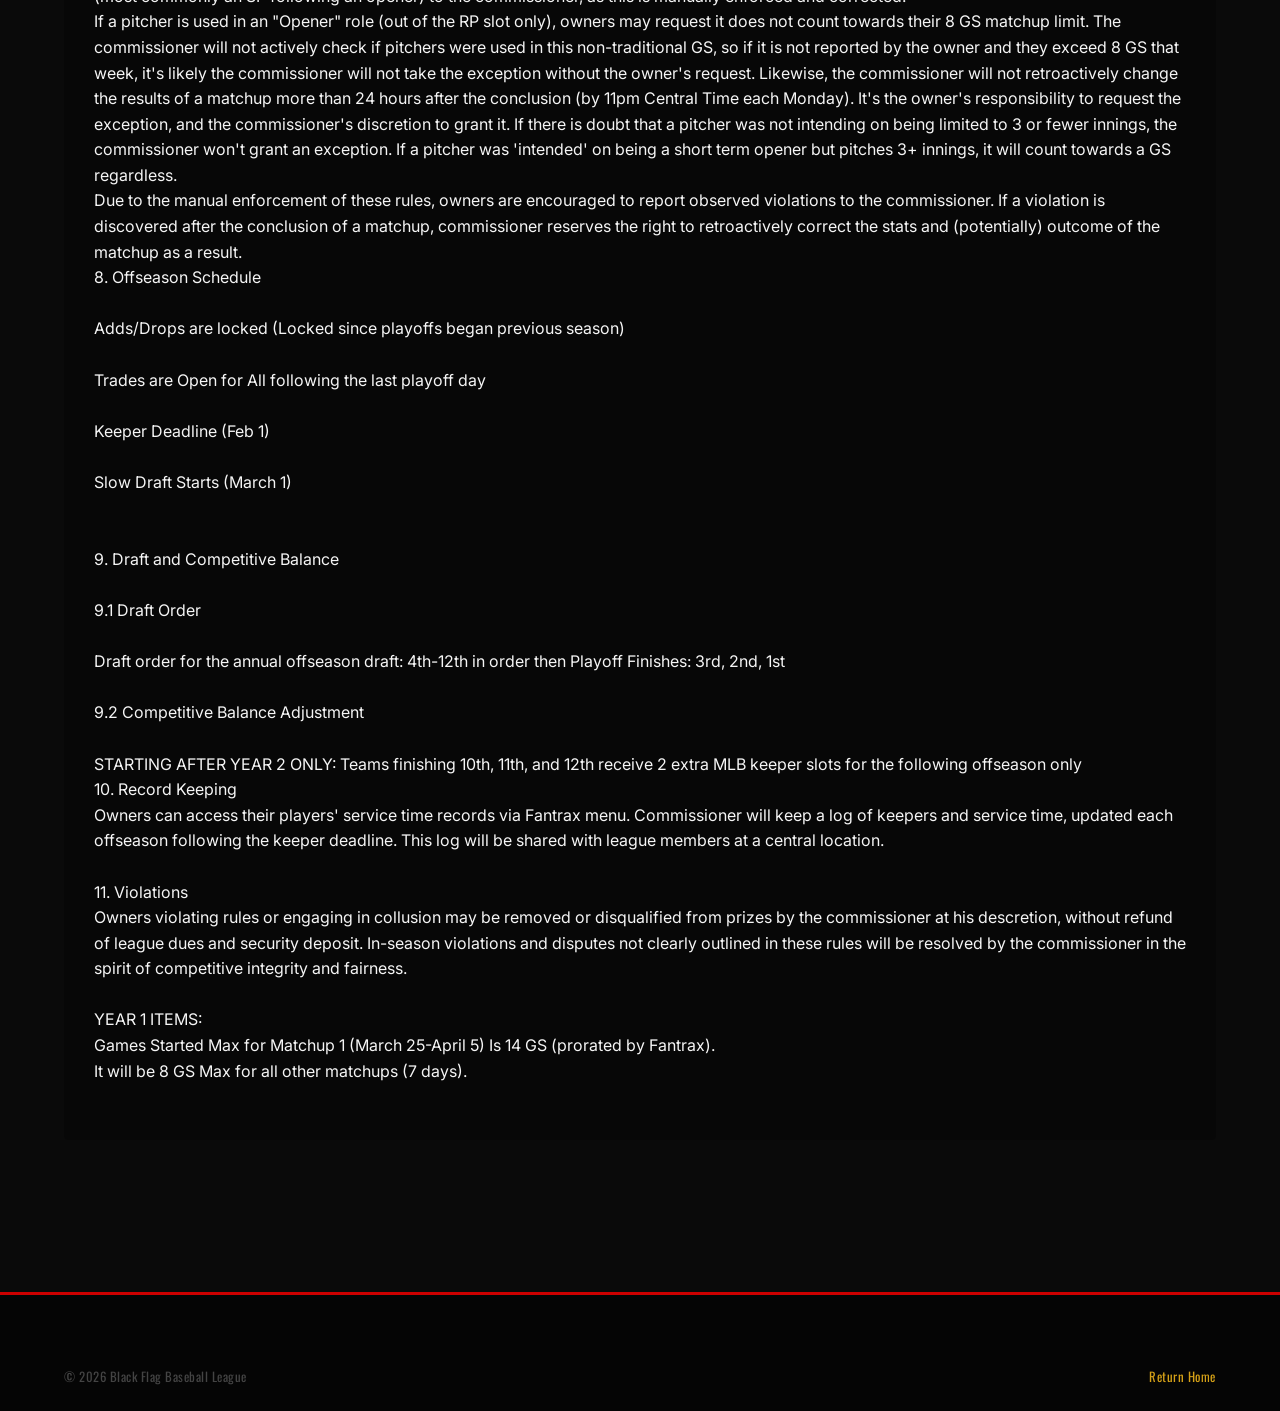
==== commit de1f8204: "Update pirate-code.html Blind copy/paste of fantrax constitution" ====
--- a/pirate-code.html
+++ b/pirate-code.html
@@ -142,60 +142,153 @@
         <h2>League Constitution</h2>
         <div class="constitution-text" style="color: var(--white); font-size: 1rem; background: rgba(0,0,0,0.3); padding: 30px; border-radius: 4px;">
 1. League Overview
+
 Platform: Fantrax
 Format: Daily Lineups, Weekly Head‑to‑Head Matchups
 Scoring System: Fangraphs Points
+https://ottoneu.fangraphs.com/scoringoptions
 Teams: 12
-
+Please take the time to review Fantrax League Page for base settings and rules
 2. Finances
+
 2.1 Buy-In & Security Deposit
+
 Annual Buy-In: $20
 First year $20 buy in and NO deposit!
-One‑time $40 security deposit collected after Year 1
+First year is a trial run year with only 5 keepers to test league settings and allow owners to see if they enjoy the format before being locked in multiple seasons
+One‑time $40 security deposit collected after Year 1 to avoid “Hit & Run” owners
+Refunded over five seasons:
+No refund after Season 2
+$10 refunded after each season (Seasons 3–6)
+2.3 Fund Management
+
+All funds held through LeagueSafe
+Majority‑vote approval required for all payouts
+Commissioner cannot withdraw funds without league approval
 2.4 Prizes
-1st: $120 | 2nd: $60 | 3rd: $30
-Regular Season Most Points Overall: $30
-
+
+Playoffs
+1st: $120
+2nd: $60
+3rd: $30
+Regular Season Most Points Overall (not necessarily best H2H W/L record): $30
 3. Roster Structure
+
 3.1 MLB Roster (33 Players)
-22 Starters: C, 1B, 2B, 3B, SS, MI, OF × 5, UTIL, SP × 5, RP × 5
+
+22 Starters:
+C, 1B, 2B, 3B, SS, MI, OF × 5, UTIL
+SP × 5, RP × 5
 11 Reserve Spots
+Reserve slots aren't limited in Fantrax, as long as owners don't exceed 33 total MLB players. For example, sitting extra SP's in reserves to strategically fill their 8 GS for the week
 3.2 Minor‑League Roster (7 Players)
-Prospects added via draft or trade only. Held until end of season when called up.
+
+Players must follow Fantrax definition of minor league player when acquiring
+Prospects may only be added via draft or trade (no in‑season FA adds to minors)
+When players are called up to MLB in real life, they may be held in your minor league roster until the end of that season (this could potentially happen multiple times if players moves up and down in real life). Must move to MLB roster in the offseason if not moved in-season. This means an owner may strategically wait until after the midseason cutoff to move a player to their MLB roster to avoid a year of service time logged.
+After being moved to your MLB roster, they will be subject to keeper rules as outlined below
+If a player is moved up to MLB and then moved down to minors in real life, owners may move them back down into their minors roster as long as Fantrax adds the minor league flag.
 3.3 Injured Reserve (IR) (3 Players)
-Transactions blocked if players aren't removed within 1 day grace period of coming off real life IL.
-
+Players may be placed in these slots if on the real life MLB IL
+These 3 slots do not count towards the overall roster size limitations
+When players come off the real life MLB IL, teams must remove them from the IR slot within the 1 day grace period
+If not removed by this time, transactions (adds/drops/trades/lineup moves) will be blocked and owner may be disqualified from H2H matchups at commissioner's discretion
+Owners may add players directly to their IL during the season
 4. Keeper Rules
+
 4.1 MLB Keepers
-Each team may keep 22 players (ONLY 5 AFTER SEASON 1!)
-4.4 Service‑Time Limit
-Non‑franchise MLB players may be kept for a maximum of 3 seasons.
-4.5 Trading Keepers
-Service time transfers with traded players.
-
+
+Each team may keep 22 MLB players each offseason (ONLY 5 MLB/MiLB KEEPERS AFTER SEASON 1!)
+MLB keepers include any player on the 33‑man roster except prospects still in MiLB slots
+2-Way players, such as Ohtani, will count as 2 keepers each
+4.2 MiLB Keepers
+
+Unlimited MiLB keepers with no service time limit (Does not apply to season 1)
+4.3 Franchise Players (NOT APPLICABLE TO SEASON 1 KEEPER COUNT OF 5 ONLY)
+
+Each Team may have 2 MLB Keepers that can exceed the 3 year service time rules:
+1 Franchise Hitter
+1 Franchise Pitcher
+Franchise players have unlimited keep time (service time rule below does not apply)
+4.4 Service‑Time Limit (Includes Season 1->2 Keepers)
+
+All non‑franchise MLB players may be kept for a maximum of 3 seasons of service time
+A player who reaches 3 seasons must be cut or traded in the following offseason before the keeper deadline
+4.5 Trading Keepers with Existing Service Time
+
+To recreate real life playoff push and rebuild cycles, service time will transfer with traded players. This will create scenarios for example where a top team would trade away a promising prospect or player with low service time to a rebuilding team for their star outfielder on his 3rd year of service time.
+Trading a player will transfer their existing service time from the previous team.
+Only drafted or free agent add players will start with zero service time on your team.
+Franchise Player Trades:
+When acquiring a player with > 3 years service time (franchise player) during the season, that owner may roster that player until the end of the season. During the next offseason, they must drop the player or elect to use one of their franchise keeper slots to keep the player at > 3 years service time.
+When acquiring a player with > 3 years service time (franchise player) during the offseason, that owner must use one of their franchise keeper slots to roster the player for the upcoming season (or drop/trade away prior to season start)
 5. Service‑Time Calculation
-Full Season: On roster before June 29, 2026.
-Not Full Season: Acquired on/after June 29, 2026.
-
+
+Service time is based on when a player is acquired or activated:
+
+Full Season
+Anyone on your MLB roster before the half‑season cutoff (June 29, 2026; 2 weeks prior to trade deadline each season) will accrue 1 full season of service time
+A full season of service time will apply even if you drop and re-add the player later from free agency during the same season
+Not Full Season
+Anyone acquired or activated on or after the half‑season cutoff (June 29, 2026; 2 weeks prior to trade deadline each season) will not accrue service time that season 
+Exception: Acquiring players via trade will transfer existing service time
+Players in your minor league do not accrue service time
+If a minor league player is moved into your MLB roster and back down to Minors in the same season, regardless of timing, service time will be treated as a full season if in YOUR MLB roster >= 80 days that season (days don't roll over, treated on a season-by-season basis)
 6. Player Acquisition Rules
-Max of 3 free agent claims per week.
-Add/drops locked at start of playoffs.
-
+
+Free‑agent prospects marked as "Minors" by Fantrax cannot be added to Minors slots; MLB roster only (manually enforced rule)
+Free agents are automatically put on waivers at the start of the first game each week (Mondays)
+Waivers are processed at 10pm Central Time each Sunday evening
+Max of 3 free agent claims per week
+Add/drops are locked at the beginning of the first game of the playoffs and won't re-open until after the offseason draft
+An owner may request a mid-matchup add to their roster not count towards the 3 claims per week limit for a player being moved to the IL (or a player being dropped if they are on real life IL). The commissioner would need to manually perform the 4th add and will check waiver priority if required for the 4th+ claim.
 7. Schedule / Misc
-Trade Deadline: July 12, 2026
+
+21 Scoring Periods Regular Season (Play each opponent twice, except matchup 1 opponent)
+Midseason service time cutoff date: June 29, 2026 (Players acquired or called up on/after this date don't accrue a year of service time for the current season)
+Trade Deadline: July 12, 2026 (Last day for trades)
 Adds/Drops Deadline: August 30, 2026
-Pitcher Limitations: Max 8 GS per matchup. Manual corrections apply for openers/bulk relief.
+Playoffs: August 31 - September 20, 2026
+August 31 - September 6: Semifinals
+September 7-20: Finals & Consolation Matchup for 3rd Place
+Offseason Trading Opens: September 21, 2026
+Pitcher Limitations:
+
+Maximum of 8 GS for SP and RP slots combined for each weekly matchup (Prorated for matchups longer than 7 days)
+IF GS LIMIT EXCEEDED ON THE SAME DAY, FANTRAX WILL NOT AUTOMATICALLY ZERO OUT SP STATS - COMMISSIONER MUST MANUALLY REMOVE STATS FOR 9TH+ GS. OWNER MUST NOTIFY LEAGUE VIA FANTRAX CHAT AND/OR COMMISSIONER BEFORE GAMES START, OTHERWISE COMMISSIONER WILL AUTOMATICALLY COUNT ONLY THE FIRST PLAYED GAME (BASED ON START TIME). IF START TIME FOR 8TH & 9TH GAMES ARE THE SAME, COMMISSIONER WILL USE SP THAT HAD ACCUMULATED THE MOST POINTS PER GAME YTD, INCLUDING THAT DAY'S PERFORMANCE.
+
+Any player pitching out of the SP slot OR a pitcher following an opener with the intent of pitching 3+ innings (regardless if in SP or RP slot) will be manually charged a GS stat retroactively by the commissioner, regardless if they started the game or not. Owners should report known instances (most commonly an SP following an opener) to the commissioner, as this is manually enforced and corrected.
+If a pitcher is used in an "Opener" role (out of the RP slot only), owners may request it does not count towards their 8 GS matchup limit. The commissioner will not actively check if pitchers were used in this non-traditional GS, so if it is not reported by the owner and they exceed 8 GS that week, it's likely the commissioner will not take the exception without the owner's request. Likewise, the commissioner will not retroactively change the results of a matchup more than 24 hours after the conclusion (by 11pm Central Time each Monday). It's the owner's responsibility to request the exception, and the commissioner's discretion to grant it. If there is doubt that a pitcher was not intending on being limited to 3 or fewer innings, the commissioner won't grant an exception. If a pitcher was 'intended' on being a short term opener but pitches 3+ innings, it will count towards a GS regardless.
+Due to the manual enforcement of these rules, owners are encouraged to report observed violations to the commissioner. If a violation is discovered after the conclusion of a matchup, commissioner reserves the right to retroactively correct the stats and (potentially) outcome of the matchup as a result.
+8. Offseason Schedule
+
+Adds/Drops are locked (Locked since playoffs began previous season)
+
+Trades are Open for All following the last playoff day
+
+Keeper Deadline (Feb 1)
+
+Slow Draft Starts (March 1)
+
 
 9. Draft and Competitive Balance
-Draft Order: 4th-12th then Playoff Finishes (3rd, 2nd, 1st).
-Teams finishing 10th-12th receive 2 extra MLB keeper slots starting after Year 2.
+
+9.1 Draft Order
+
+Draft order for the annual offseason draft: 4th-12th in order then Playoff Finishes: 3rd, 2nd, 1st
+
+9.2 Competitive Balance Adjustment
+
+STARTING AFTER YEAR 2 ONLY: Teams finishing 10th, 11th, and 12th receive 2 extra MLB keeper slots for the following offseason only
+10. Record Keeping
+Owners can access their players' service time records via Fantrax menu. Commissioner will keep a log of keepers and service time, updated each offseason following the keeper deadline. This log will be shared with league members at a central location.
 
 11. Violations
-Commissioner reserves right to resolve disputes in spirit of competitive integrity.
+Owners violating rules or engaging in collusion may be removed or disqualified from prizes by the commissioner at his descretion, without refund of league dues and security deposit. In-season violations and disputes not clearly outlined in these rules will be resolved by the commissioner in the spirit of competitive integrity and fairness.
 
 YEAR 1 ITEMS:
-Matchup 1 GS Limit: 14 GS.
-All other matchups: 8 GS Max.
+Games Started Max for Matchup 1 (March 25-April 5) Is 14 GS (prorated by Fantrax).
+It will be 8 GS Max for all other matchups (7 days).
         </div>
       </div>
 
@@ -213,4 +306,4 @@
   </footer>
 
 </body>
-</html>+</html>
